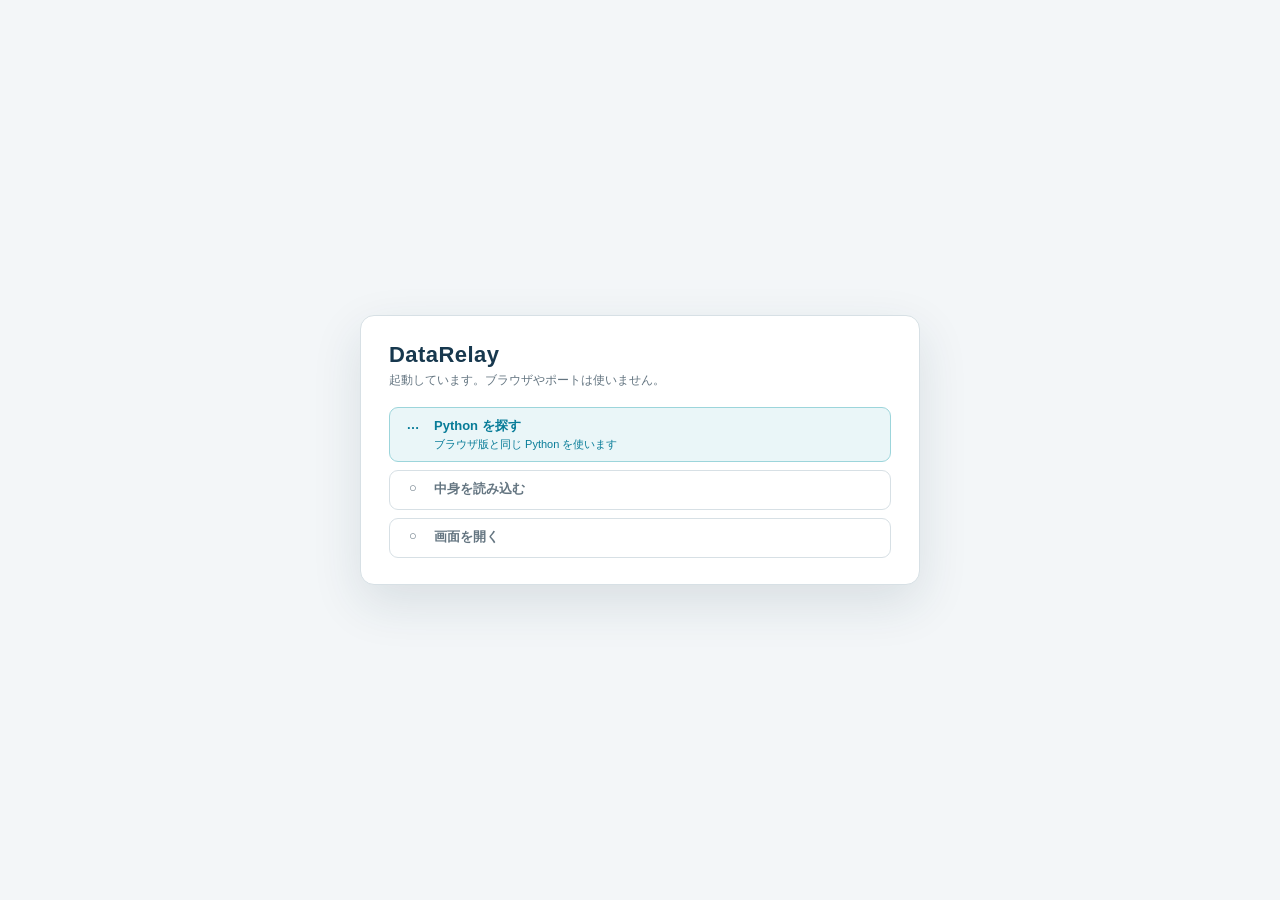
==== desktop/splash/index.html @ f2d00f42 "デスクトップ版（DataRelay.exe）を足した ―― ポートもブラウザも使わずに動く（v1.95.0） migration/FEASIBILITY.md §8 の第1段階。業務の処理（抽出・出力" ====
<!doctype html>
<html lang="ja">
<head>
<meta charset="utf-8">
<title>DataRelay</title>
<style>
:root{--navy:#17384e;--blue:#087c98;--ok:#087a57;--bad:#b93b32;--muted:#647581;--line:#d7e0e5;--soft:#f3f6f8}
*{box-sizing:border-box}
body{margin:0;min-height:100vh;display:grid;place-items:center;background:var(--soft);color:var(--navy);font-family:"Yu Gothic UI",Meiryo,sans-serif}
.card{width:min(560px,92vw);background:#fff;border:1px solid var(--line);border-radius:14px;box-shadow:0 18px 50px #15384d1f;padding:26px 28px}
h1{margin:0;font-size:22px;letter-spacing:.02em}
.sub{margin:4px 0 18px;color:var(--muted);font-size:12px}
ol{list-style:none;margin:0;padding:0;display:grid;gap:8px}
li{display:grid;grid-template-columns:22px 1fr;gap:10px;align-items:start;padding:9px 12px;border:1px solid var(--line);border-radius:9px;font-size:13px;color:var(--muted)}
li b{display:block;font-weight:700}
li small{display:block;font-size:11px;margin-top:2px;word-break:break-all}
li i{font-style:normal;font-weight:900;text-align:center}
li[data-state=now]{color:var(--blue);border-color:#9cd5db;background:#eaf6f8}
li[data-state=ok]{color:var(--ok);border-color:#cce8db;background:#edf8f3}
li[data-state=bad]{color:var(--bad);border-color:#efc4bf;background:#fff1ef}
#fail{display:none;margin-top:16px;padding:12px 14px;border-left:4px solid var(--bad);background:#fff1ef;border-radius:7px}
#fail b{display:block;color:var(--bad);margin-bottom:6px}
#fail pre{margin:0;white-space:pre-wrap;font:12px/1.6 "Yu Gothic UI",Meiryo,sans-serif;color:#5c2a25}
</style>
</head>
<body>
<div class="card">
  <h1>DataRelay</h1>
  <p class="sub">起動しています。ブラウザやポートは使いません。</p>
  <ol>
    <li id="python" data-state="now"><i>…</i><div><b>Python を探す</b><small>ブラウザ版と同じ Python を使います</small></div></li>
    <li id="backend" data-state="wait"><i>○</i><div><b>中身を読み込む</b><small></small></div></li>
    <li id="open" data-state="wait"><i>○</i><div><b>画面を開く</b><small></small></div></li>
  </ol>
  <div id="fail"><b></b><pre></pre></div>
</div>
<script>
// 窓（Rust）から呼ばれる。読み込み前の分は窓がためておき、読み終わったら流す。
window.splash = {
  step(id, state, detail) {
    const li = document.getElementById(id);
    if (!li) return;
    li.dataset.state = state;
    li.querySelector('i').textContent = { now: '…', ok: '✓', bad: '!', wait: '○' }[state] || '○';
    if (detail !== undefined) li.querySelector('small').textContent = detail;
  },
  fail(title, detail) {
    const f = document.getElementById('fail');
    f.querySelector('b').textContent = title;
    f.querySelector('pre').textContent = detail;
    f.style.display = 'block';
  },
};
</script>
</body>
</html>
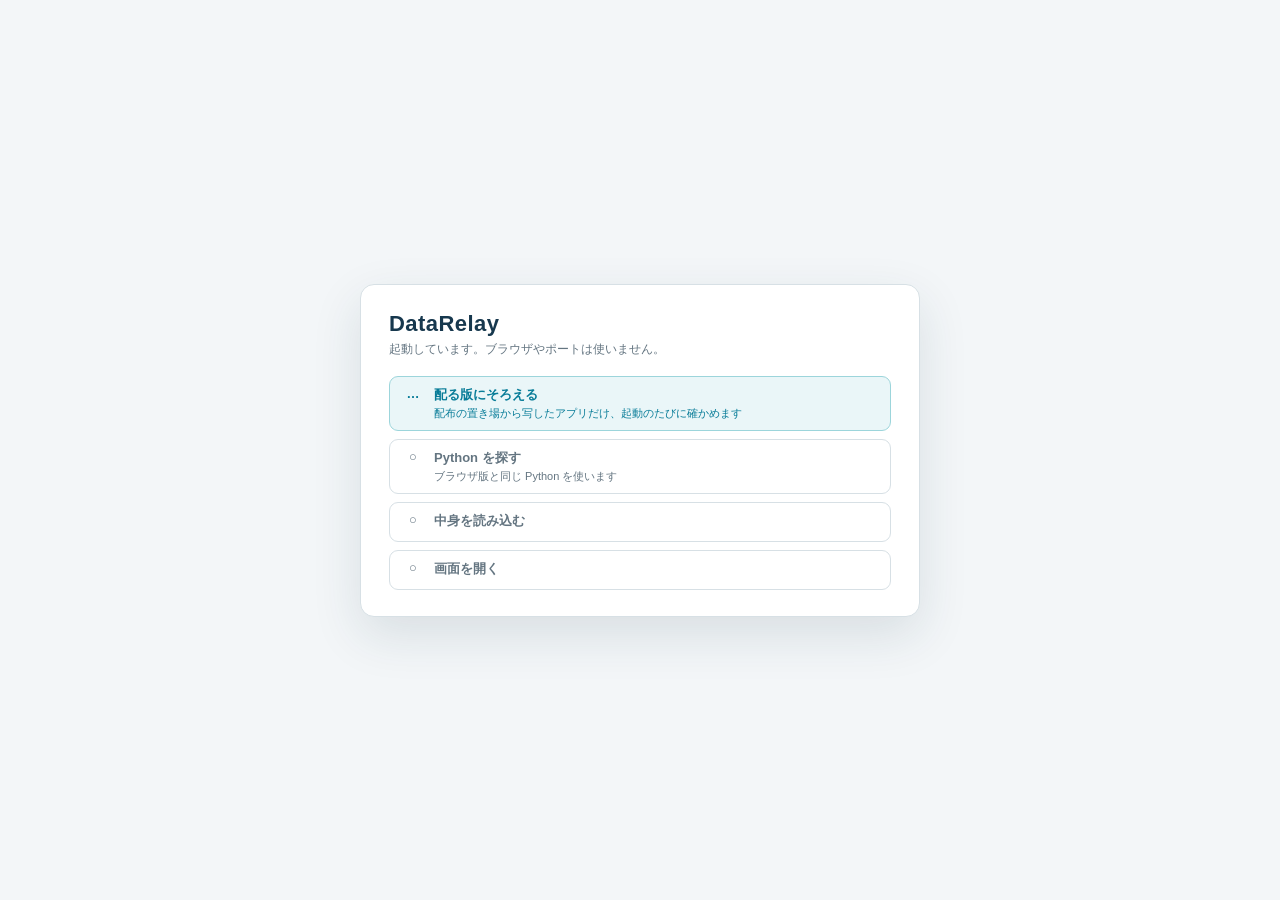
==== commit 40853dc7: "配布の仕組みを入れた（1.98.0）―― 各PCは自分のPCへ写して動かし、起動のたびに配る版へそろう WaveLog の配布管理（版を置き場に残す・配る版を決める・起動時に自動でそろえる・アドレスだ" ====
--- a/desktop/splash/index.html
+++ b/desktop/splash/index.html
@@ -18,6 +18,7 @@
 li[data-state=now]{color:var(--blue);border-color:#9cd5db;background:#eaf6f8}
 li[data-state=ok]{color:var(--ok);border-color:#cce8db;background:#edf8f3}
 li[data-state=bad]{color:var(--bad);border-color:#efc4bf;background:#fff1ef}
+li[data-state=skip]{color:var(--muted);border-style:dashed;background:#fff}
 #fail{display:none;margin-top:16px;padding:12px 14px;border-left:4px solid var(--bad);background:#fff1ef;border-radius:7px}
 #fail b{display:block;color:var(--bad);margin-bottom:6px}
 #fail pre{margin:0;white-space:pre-wrap;font:12px/1.6 "Yu Gothic UI",Meiryo,sans-serif;color:#5c2a25}
@@ -28,7 +29,8 @@
   <h1>DataRelay</h1>
   <p class="sub">起動しています。ブラウザやポートは使いません。</p>
   <ol>
-    <li id="python" data-state="now"><i>…</i><div><b>Python を探す</b><small>ブラウザ版と同じ Python を使います</small></div></li>
+    <li id="update" data-state="now"><i>…</i><div><b>配る版にそろえる</b><small>配布の置き場から写したアプリだけ、起動のたびに確かめます</small></div></li>
+    <li id="python" data-state="wait"><i>○</i><div><b>Python を探す</b><small>ブラウザ版と同じ Python を使います</small></div></li>
     <li id="backend" data-state="wait"><i>○</i><div><b>中身を読み込む</b><small></small></div></li>
     <li id="open" data-state="wait"><i>○</i><div><b>画面を開く</b><small></small></div></li>
   </ol>
@@ -41,7 +43,7 @@
     const li = document.getElementById(id);
     if (!li) return;
     li.dataset.state = state;
-    li.querySelector('i').textContent = { now: '…', ok: '✓', bad: '!', wait: '○' }[state] || '○';
+    li.querySelector('i').textContent = { now: '…', ok: '✓', bad: '!', wait: '○', skip: '–' }[state] || '○';
     if (detail !== undefined) li.querySelector('small').textContent = detail;
   },
   fail(title, detail) {
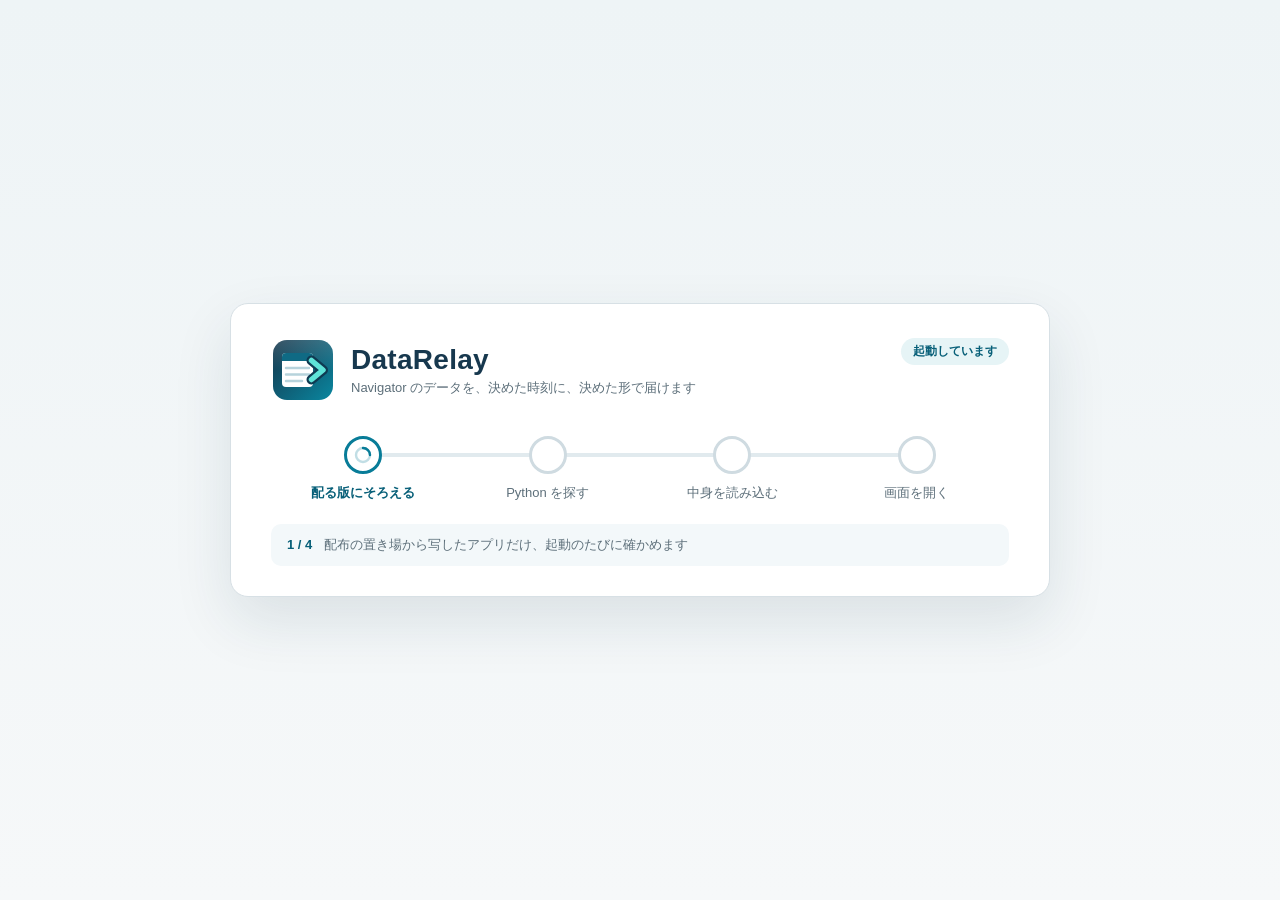
==== commit 28b8fce6: "アイコンと起動画面を、アプリの働きから形を起こした製品の見た目にする（2.25.0） CLAUDE.md §3 の手順で、7 案（5 案＋方向の違う 2 案）を別の評価者が画像で採点し、 1 回目で " ====
--- a/desktop/splash/index.html
+++ b/desktop/splash/index.html
@@ -3,56 +3,128 @@
 <head>
 <meta charset="utf-8">
 <title>DataRelay</title>
+<!--
+ 起動画面（2.25.0。tests/ui-proposals/2026-11-brand.json の C を作った物）。
+ 窓（desktop/src/main.rs）が splash.step(id, state, detail) と splash.fail(title, detail) を呼ぶ。
+ id は update・python・backend・open、state は now・ok・bad・wait・skip。読み込み前の分は窓がためておき、読み終わったら流す。
+ 4つの駅を線で繋ぎ、済んだ区間を青緑で塗る（アイコンの「表から送り出す」と同じ紺〜青緑）。
+-->
 <style>
-:root{--navy:#17384e;--blue:#087c98;--ok:#087a57;--bad:#b93b32;--muted:#647581;--line:#d7e0e5;--soft:#f3f6f8}
-*{box-sizing:border-box}
-body{margin:0;min-height:100vh;display:grid;place-items:center;background:var(--soft);color:var(--navy);font-family:"Yu Gothic UI",Meiryo,sans-serif}
-.card{width:min(560px,92vw);background:#fff;border:1px solid var(--line);border-radius:14px;box-shadow:0 18px 50px #15384d1f;padding:26px 28px}
-h1{margin:0;font-size:22px;letter-spacing:.02em}
-.sub{margin:4px 0 18px;color:var(--muted);font-size:12px}
-ol{list-style:none;margin:0;padding:0;display:grid;gap:8px}
-li{display:grid;grid-template-columns:22px 1fr;gap:10px;align-items:start;padding:9px 12px;border:1px solid var(--line);border-radius:9px;font-size:13px;color:var(--muted)}
-li b{display:block;font-weight:700}
-li small{display:block;font-size:11px;margin-top:2px;word-break:break-all}
-li i{font-style:normal;font-weight:900;text-align:center}
-li[data-state=now]{color:var(--blue);border-color:#9cd5db;background:#eaf6f8}
-li[data-state=ok]{color:var(--ok);border-color:#cce8db;background:#edf8f3}
-li[data-state=bad]{color:var(--bad);border-color:#efc4bf;background:#fff1ef}
-li[data-state=skip]{color:var(--muted);border-style:dashed;background:#fff}
-#fail{display:none;margin-top:16px;padding:12px 14px;border-left:4px solid var(--bad);background:#fff1ef;border-radius:7px}
-#fail b{display:block;color:var(--bad);margin-bottom:6px}
-#fail pre{margin:0;white-space:pre-wrap;font:12px/1.6 "Yu Gothic UI",Meiryo,sans-serif;color:#5c2a25}
+:root{--navy:#17384e;--blue:#087c98;--blue2:#075f78;--ok:#087a57;--bad:#b93b32;--muted:#5d6f7a;--line:#d7e0e5}
+*{box-sizing:border-box}html,body{height:100%}
+body{margin:0;display:grid;place-items:center;background:linear-gradient(180deg,#eef4f6,#f6f8f9);color:var(--navy);font-family:"Yu Gothic UI",Meiryo,sans-serif}
+.card{width:min(820px,90vw);background:#fff;border:1px solid var(--line);border-radius:18px;box-shadow:0 24px 60px #15384d1c;padding:34px 40px 30px}
+.head{display:flex;align-items:center;gap:16px}.head h1{margin:0;font-size:28px;letter-spacing:.01em}.head p{margin:3px 0 0;color:var(--muted);font-size:13px}
+.state{margin-left:auto;align-self:flex-start;padding:5px 12px;border-radius:14px;background:#e6f4f6;color:var(--blue2);font-size:12px;font-weight:700;white-space:nowrap}
+.state.bad{background:#fff1ef;color:var(--bad)}
+.track{display:grid;grid-template-columns:repeat(4,1fr);margin:34px 0 22px;position:relative}
+.track:before{content:'';position:absolute;left:12.5%;right:12.5%;top:17px;height:4px;background:#e1eaee;border-radius:4px}
+.fill{position:absolute;left:12.5%;top:17px;height:4px;width:0;background:linear-gradient(90deg,#0c839e,#20b5aa);border-radius:4px;transition:width .4s}
+.st{text-align:center;position:relative;color:var(--muted);font-size:13px}
+.st .d{width:38px;height:38px;margin:0 auto 10px;border-radius:50%;display:grid;place-items:center;background:#fff;border:3px solid #cfdbe1}.st svg{width:20px;height:20px}
+.st.ok{color:var(--ok)}.st.ok .d{background:var(--ok);border-color:var(--ok);color:#fff}
+.st.now{color:var(--blue2);font-weight:700}.st.now .d{border-color:var(--blue);color:var(--blue)}
+.st.bad{color:var(--bad);font-weight:700}.st.bad .d{background:var(--bad);border-color:var(--bad);color:#fff}
+.st.skip .d{border-style:dashed}
+.detail{display:flex;gap:12px;align-items:baseline;background:#f3f8fa;border-radius:10px;padding:12px 16px;font-size:13px;color:var(--muted);word-break:break-all}
+.detail b{flex:none;color:var(--blue2)}.detail.bad{background:#fff4f2;color:#7a2f29}.detail.bad b{color:var(--bad)}
+.fail{display:none;margin-top:12px;border:1px solid #efc4bf;border-left:4px solid var(--bad);border-radius:10px;padding:14px 16px;background:#fff8f7}
+.fail .fh{display:flex;justify-content:space-between;align-items:center;gap:10px}.fail .fh b{color:var(--bad);font-size:15px}
+.fail pre{margin:10px 0 6px;white-space:pre-wrap;word-break:break-all;font:12px/1.6 Consolas,"Yu Gothic UI",monospace;color:#5c2a25}
+.fail p{margin:0;font-size:12px;color:var(--muted)}
+.copy{font:inherit;font-size:12px;font-weight:700;border:1px solid #e3b5b0;background:#fff;color:var(--bad);border-radius:7px;padding:6px 12px;cursor:pointer}
+.copy:hover{background:#fff1ef}
+.spin{animation:sp 1s linear infinite;transform-origin:50% 50%}@keyframes sp{to{transform:rotate(360deg)}}
 </style>
 </head>
 <body>
 <div class="card">
-  <h1>DataRelay</h1>
-  <p class="sub">起動しています。ブラウザやポートは使いません。</p>
-  <ol>
-    <li id="update" data-state="now"><i>…</i><div><b>配る版にそろえる</b><small>配布の置き場から写したアプリだけ、起動のたびに確かめます</small></div></li>
-    <li id="python" data-state="wait"><i>○</i><div><b>Python を探す</b><small>ブラウザ版と同じ Python を使います</small></div></li>
-    <li id="backend" data-state="wait"><i>○</i><div><b>中身を読み込む</b><small></small></div></li>
-    <li id="open" data-state="wait"><i>○</i><div><b>画面を開く</b><small></small></div></li>
-  </ol>
-  <div id="fail"><b></b><pre></pre></div>
+  <div class="head">
+    <svg width="64" height="64" viewBox="0 0 256 256" aria-hidden="true"><defs><linearGradient id="g" x1="0" y1="0" x2="1" y2="1"><stop offset="0" stop-color="#143349"/><stop offset="1" stop-color="#0a87a0"/></linearGradient><linearGradient id="hl" x1="0" y1="0" x2="0" y2="1"><stop offset="0" stop-color="#fff" stop-opacity=".16"/><stop offset=".5" stop-color="#fff" stop-opacity="0"/></linearGradient></defs><rect x="8" y="8" width="240" height="240" rx="56" fill="url(#g)"/><rect x="8" y="8" width="240" height="240" rx="56" fill="url(#hl)"/><rect x="44" y="60" width="124" height="136" rx="16" fill="#fff"/><path d="M60 60h92a16 16 0 0 1 16 16v16H44V76a16 16 0 0 1 16-16z" fill="#0f6a84"/><path d="M60 120h92M60 146h92M60 172h64" stroke="#b7d3dc" stroke-width="10" stroke-linecap="round"/><path d="M162 90L208 128L162 166" stroke="#0f3a52" stroke-width="40" fill="none" stroke-linecap="round" stroke-linejoin="round"/><path d="M162 90L208 128L162 166" stroke="#5fe3d8" stroke-width="22" fill="none" stroke-linecap="round" stroke-linejoin="round"/></svg>
+    <div><h1>DataRelay</h1><p>Navigator のデータを、決めた時刻に、決めた形で届けます</p></div>
+    <span class="state" id="state"></span>
+  </div>
+  <div class="track" id="track"><div class="fill" id="fill"></div></div>
+  <div class="detail" id="detail"><b></b><span></span></div>
+  <div class="fail" id="fail"><div class="fh"><b></b><button class="copy" type="button" id="copy">内容を写す</button></div><pre></pre><p>直したら、アプリを開き直してください。</p></div>
 </div>
 <script>
-// 窓（Rust）から呼ばれる。読み込み前の分は窓がためておき、読み終わったら流す。
+const STEPS = [
+  { id: 'update', label: '配る版にそろえる', hint: '配布の置き場から写したアプリだけ、起動のたびに確かめます' },
+  { id: 'python', label: 'Python を探す', hint: 'ブラウザ版と同じ Python を使います' },
+  { id: 'backend', label: '中身を読み込む', hint: '' },
+  { id: 'open', label: '画面を開く', hint: '' },
+];
+const S = {};
+STEPS.forEach((s) => { S[s.id] = { state: 'wait', detail: s.hint }; });
+S.update.state = 'now';
+let FAIL = null;
+const ICON = {
+  ok: '<svg viewBox="0 0 20 20"><path d="M5 10.5l3.2 3.2L15 6.8" fill="none" stroke="currentColor" stroke-width="2.4" stroke-linecap="round" stroke-linejoin="round"/></svg>',
+  bad: '<svg viewBox="0 0 20 20"><path d="M10 5.5v5.5" stroke="currentColor" stroke-width="2.6" stroke-linecap="round"/><circle cx="10" cy="14.6" r="1.5" fill="currentColor"/></svg>',
+  now: '<svg viewBox="0 0 20 20" class="spin"><circle cx="10" cy="10" r="7" fill="none" stroke="currentColor" stroke-opacity=".25" stroke-width="2.4"/><path d="M10 3a7 7 0 0 1 7 7" fill="none" stroke="currentColor" stroke-width="2.4" stroke-linecap="round"/></svg>',
+  wait: '',
+  skip: '<svg viewBox="0 0 20 20"><path d="M6 10h8" stroke="currentColor" stroke-width="2.4" stroke-linecap="round"/></svg>',
+};
+const track = document.getElementById('track');
+STEPS.forEach((s) => {
+  const el = document.createElement('div');
+  el.className = 'st wait';
+  el.id = s.id;
+  el.innerHTML = '<div class="d"></div><span></span>';
+  el.querySelector('span').textContent = s.label;
+  track.appendChild(el);
+});
+
+function view() {
+  const list = STEPS.map((s, i) => ({ ...s, ...S[s.id], n: i + 1 }));
+  const bad = list.find((s) => s.state === 'bad');
+  const cur = bad || list.find((s) => s.state === 'now') || list.find((s) => s.state === 'wait') || list[list.length - 1];
+  const done = list.filter((s) => s.state === 'ok' || s.state === 'skip').length;
+  const reached = list.reduce((a, s, i) => (s.state !== 'wait' ? i : a), 0);
+  list.forEach((s) => {
+    const el = document.getElementById(s.id);
+    el.className = 'st ' + s.state;
+    el.querySelector('.d').innerHTML = ICON[s.state] || '';
+  });
+  document.getElementById('fill').style.width = (reached / (list.length - 1)) * 75 + '%';
+  const state = document.getElementById('state');
+  state.className = 'state' + (bad ? ' bad' : '');
+  state.textContent = bad ? '起動を止めました' : done === list.length ? '開いています' : '起動しています';
+  // いまの駅の説明。駅の名前は線路に出ているので繰り返さず、何番目かと中身を出す
+  const detail = document.getElementById('detail');
+  detail.className = 'detail' + (bad ? ' bad' : '');
+  detail.querySelector('b').textContent = `${cur.n} / ${list.length}`;
+  detail.querySelector('span').textContent = cur.detail || (bad ? '止まりました' : '進めています…');
+  const f = document.getElementById('fail');
+  if (FAIL) {
+    f.style.display = 'block';
+    f.querySelector('b').textContent = FAIL.title;
+    f.querySelector('pre').textContent = FAIL.detail;
+  }
+}
+
+document.getElementById('copy').addEventListener('click', (e) => {
+  const b = e.currentTarget;
+  Promise.resolve()
+    .then(() => navigator.clipboard.writeText(FAIL.title + '\n' + FAIL.detail))
+    .then(() => { b.textContent = '写しました'; }, () => { b.textContent = '写せませんでした'; });
+});
+
+// 窓（Rust）から呼ばれる
 window.splash = {
   step(id, state, detail) {
-    const li = document.getElementById(id);
-    if (!li) return;
-    li.dataset.state = state;
-    li.querySelector('i').textContent = { now: '…', ok: '✓', bad: '!', wait: '○', skip: '–' }[state] || '○';
-    if (detail !== undefined) li.querySelector('small').textContent = detail;
+    if (!S[id]) return;
+    S[id].state = state;
+    if (detail !== undefined) S[id].detail = detail;
+    view();
   },
   fail(title, detail) {
-    const f = document.getElementById('fail');
-    f.querySelector('b').textContent = title;
-    f.querySelector('pre').textContent = detail;
-    f.style.display = 'block';
+    FAIL = { title, detail };
+    view();
   },
 };
+view();
 </script>
 </body>
 </html>
